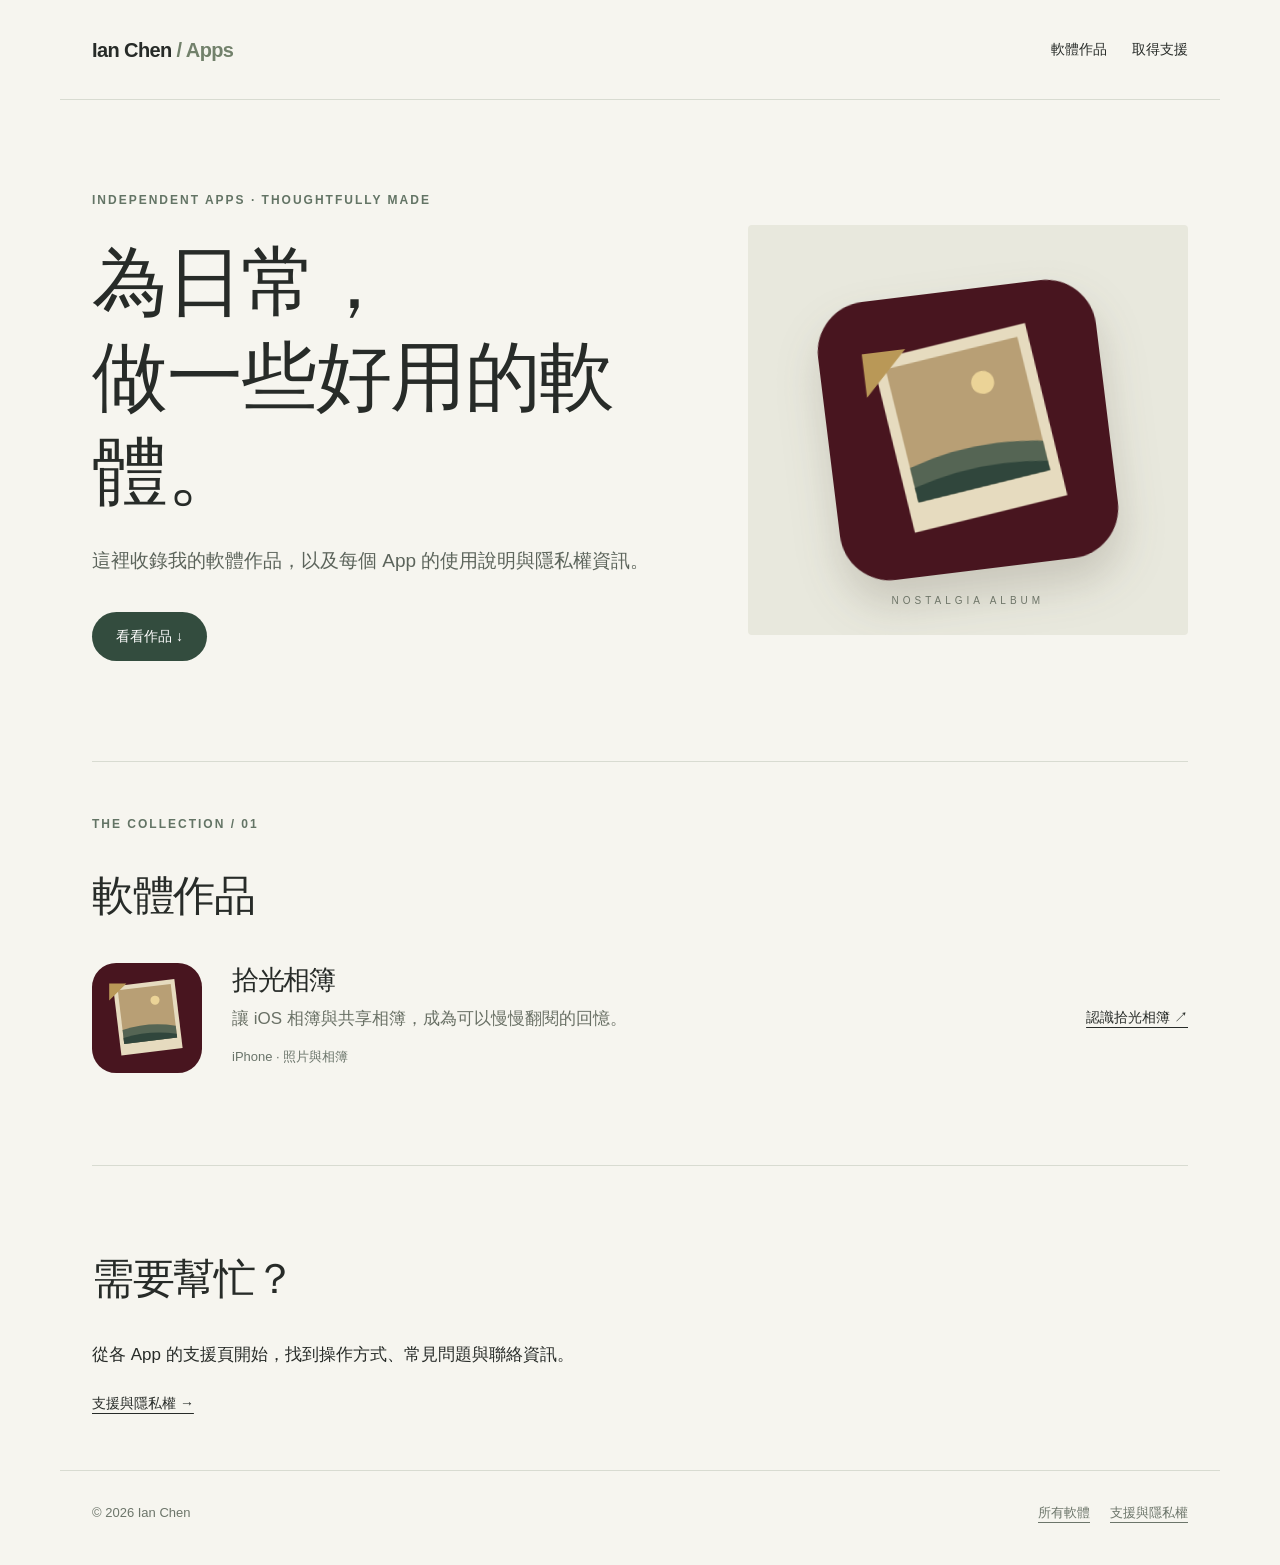
==== index.html @ a3e541f2 "Launch unified app website and migrate Nostalgia Album support" ====
<!doctype html><html lang="zh-Hant"><head><meta charset="utf-8"><meta name="viewport" content="width=device-width, initial-scale=1"><meta name="description" content="Ian Chen 的軟體作品、使用說明與隱私權資訊。"><title>軟體作品｜Ian Chen</title><link rel="stylesheet" href="/assets/site.css"></head><body><nav aria-label="網站導覽"><a class="brand" href="/">Ian Chen<span style="color:#72816b"> / Apps</span></a><div class="links"><a href="/#apps">軟體作品</a><a href="/support/">取得支援</a></div></nav><main><section class="hero"><div><div class="eyebrow">Independent apps · Thoughtfully made</div><h1>為日常，<br>做一些好用的軟體。</h1><p class="intro">這裡收錄我的軟體作品，以及每個 App 的使用說明與隱私權資訊。</p><a class="button" href="#apps">看看作品 ↓</a></div><div class="visual"><img src="/assets/nostalgia-album.svg" alt="拾光相簿的相簿圖示"></div></section><section class="section" id="apps"><div class="eyebrow">The collection / 01</div><h2>軟體作品</h2><article class="product"><img src="/assets/nostalgia-album.svg" alt=""><div><h3>拾光相簿</h3><p>讓 iOS 相簿與共享相簿，成為可以慢慢翻閱的回憶。</p><span class="note">iPhone · 照片與相簿</span></div><a class="plain" href="/apps/nostalgia-album/">認識拾光相簿 ↗</a></article></section><section class="section"><h2>需要幫忙？</h2><p>從各 App 的支援頁開始，找到操作方式、常見問題與聯絡資訊。</p><a class="plain" href="/support/">支援與隱私權 →</a></section></main><footer><span>© 2026 Ian Chen</span><div class="footerlinks"><a href="/#apps">所有軟體</a><a href="/support/">支援與隱私權</a></div></footer></body></html>
---- assets/site.css ----
*{box-sizing:border-box}html{scroll-behavior:smooth}body{margin:0;color:#272b28;background:#f6f5ef;font:17px/1.8 -apple-system,BlinkMacSystemFont,"PingFang TC",sans-serif}a{color:inherit;text-underline-offset:5px}a:hover{color:#806045}nav,main,footer{max-width:1160px;margin:auto;padding:0 32px}nav{display:flex;justify-content:space-between;align-items:center;gap:24px;min-height:100px;border-bottom:1px solid #d8dbd1}.brand{font-weight:700;font-size:20px;text-decoration:none;letter-spacing:-.6px}.links{display:flex;gap:25px;font-size:14px}.links a{text-decoration:none}.eyebrow{font-size:12px;letter-spacing:2px;font-weight:700;color:#637465;text-transform:uppercase}h1,h2,h3{line-height:1.25;font-weight:500;letter-spacing:-1.5px}h1{font-size:clamp(40px,6vw,76px);margin:22px 0 25px}h2{font-size:clamp(28px,4vw,42px)}p{max-width:650px}.hero{display:grid;grid-template-columns:1.15fr .85fr;gap:60px;align-items:center;padding:90px 0}.intro{font-size:19px;color:#5c645b}.visual{background:#e8e8dd;min-height:410px;border-radius:4px;display:grid;place-items:center;position:relative;overflow:hidden}.visual img{width:65%;max-width:280px;filter:drop-shadow(0 24px 22px #42352430);transform:rotate(-7deg);border-radius:18%}.visual:after{content:"NOSTALGIA ALBUM";position:absolute;bottom:25px;font-size:10px;letter-spacing:4px;color:#6e7568}.button{display:inline-block;background:#334c3e;color:#fff;text-decoration:none;padding:12px 24px;border-radius:40px;font-size:14px;margin:15px 12px 10px 0}.button:hover{background:#233b2d;color:white}.plain{font-size:14px}.section{padding:52px 0;border-top:1px solid #d8dbd1}.product{display:grid;grid-template-columns:110px 1fr auto;align-items:center;gap:30px;margin:40px 0}.product img{width:100%;border-radius:22%}.product h3{font-size:27px;margin:0}.product p{color:#697065;margin:6px 0}.columns{display:grid;grid-template-columns:repeat(3,1fr);gap:36px}.columns h3{font-size:21px;letter-spacing:0}.columns p{font-size:15px;color:#657064}.document{max-width:780px;padding-top:58px;padding-bottom:90px}.document h1{font-size:44px}.document li{margin-bottom:16px}.document strong{font-weight:600}footer{padding-top:30px;padding-bottom:40px;border-top:1px solid #d8dbd1;color:#6c756a;display:flex;justify-content:space-between;gap:25px;font-size:13px}.footerlinks{display:flex;gap:20px}.breadcrumb{font-size:13px;color:#6b776b;margin-bottom:28px}.note{font-size:13px;color:#6a746a}@media(max-width:700px){nav,main,footer{padding-left:22px;padding-right:22px}nav{min-height:80px}.links{gap:16px}.hero{grid-template-columns:1fr;padding:50px 0;gap:30px}.visual{min-height:310px}.visual img{width:55%}.columns{grid-template-columns:1fr;gap:12px}.product{grid-template-columns:70px 1fr;gap:20px}.product>a{grid-column:2}.document h1{font-size:36px}footer{flex-direction:column}.section{padding:35px 0}}@media(prefers-reduced-motion:reduce){html{scroll-behavior:auto}}
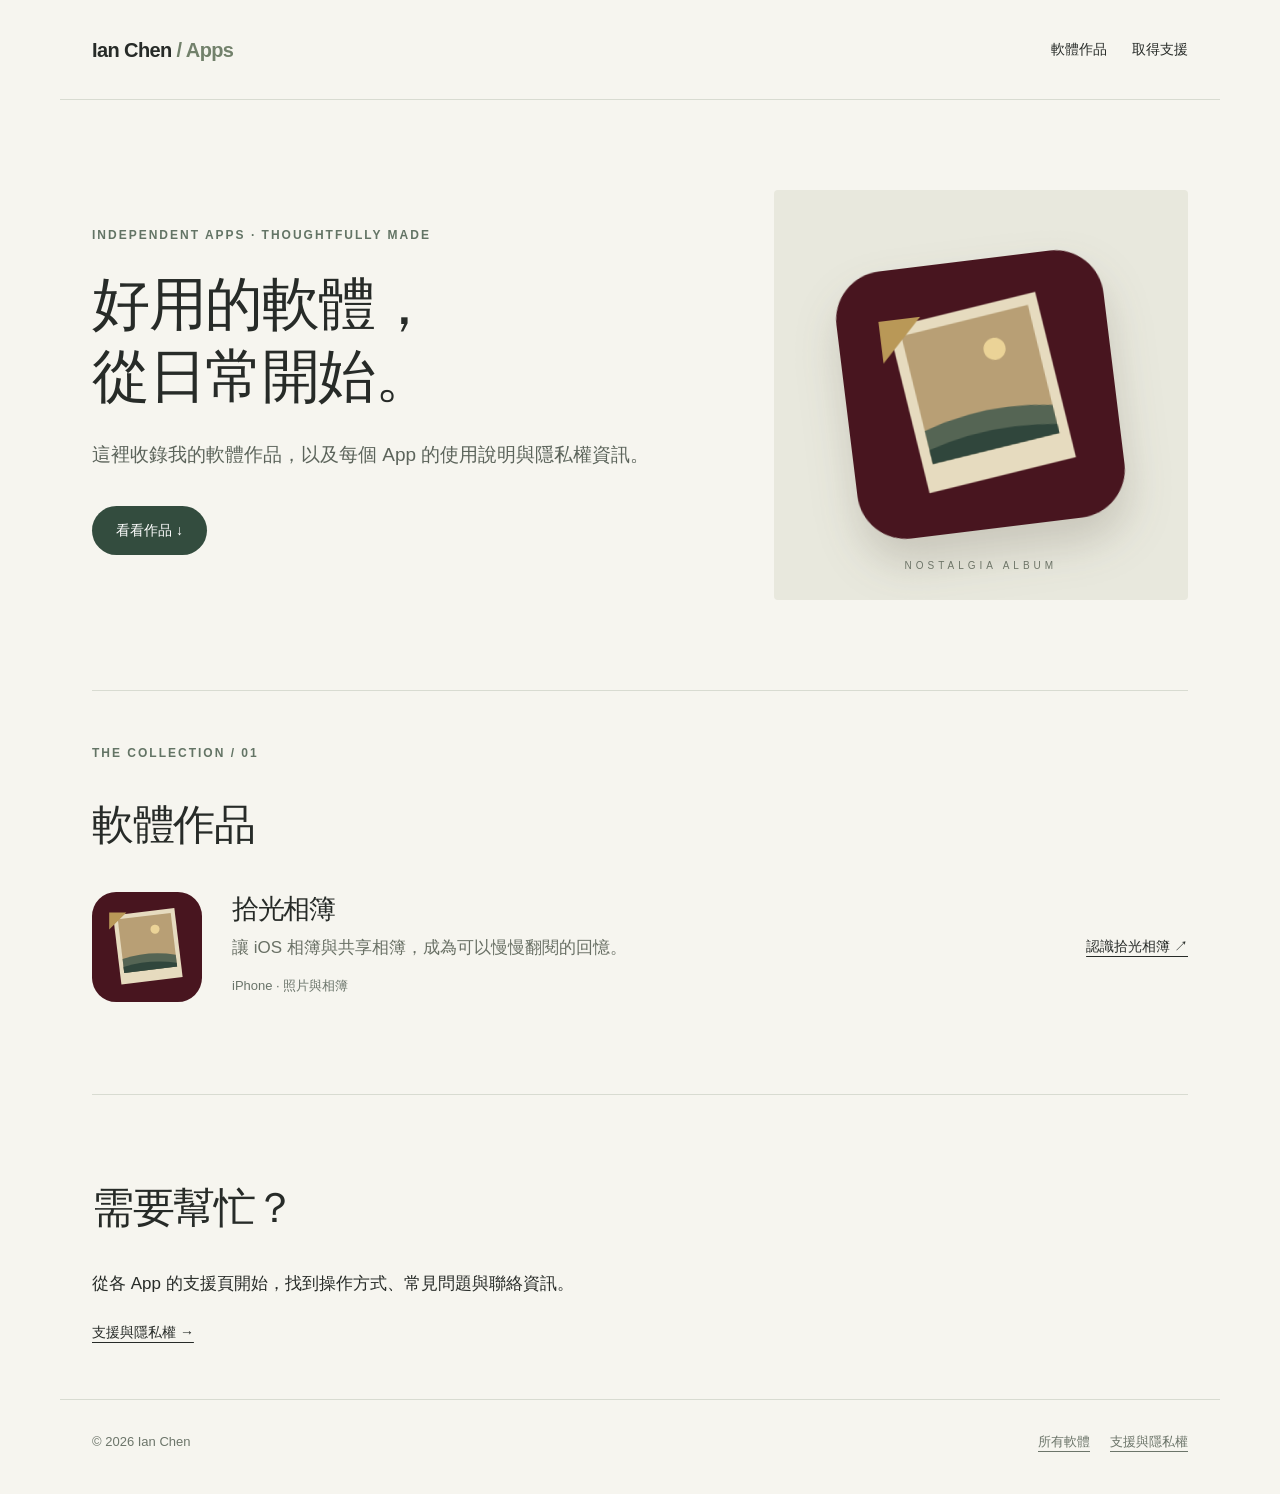
==== commit a0ede2cc: "Refine responsive headline spacing" ====
--- a/index.html
+++ b/index.html
@@ -1 +1 @@
-<!doctype html><html lang="zh-Hant"><head><meta charset="utf-8"><meta name="viewport" content="width=device-width, initial-scale=1"><meta name="description" content="Ian Chen 的軟體作品、使用說明與隱私權資訊。"><title>軟體作品｜Ian Chen</title><link rel="stylesheet" href="/assets/site.css"></head><body><nav aria-label="網站導覽"><a class="brand" href="/">Ian Chen<span style="color:#72816b"> / Apps</span></a><div class="links"><a href="/#apps">軟體作品</a><a href="/support/">取得支援</a></div></nav><main><section class="hero"><div><div class="eyebrow">Independent apps · Thoughtfully made</div><h1>為日常，<br>做一些好用的軟體。</h1><p class="intro">這裡收錄我的軟體作品，以及每個 App 的使用說明與隱私權資訊。</p><a class="button" href="#apps">看看作品 ↓</a></div><div class="visual"><img src="/assets/nostalgia-album.svg" alt="拾光相簿的相簿圖示"></div></section><section class="section" id="apps"><div class="eyebrow">The collection / 01</div><h2>軟體作品</h2><article class="product"><img src="/assets/nostalgia-album.svg" alt=""><div><h3>拾光相簿</h3><p>讓 iOS 相簿與共享相簿，成為可以慢慢翻閱的回憶。</p><span class="note">iPhone · 照片與相簿</span></div><a class="plain" href="/apps/nostalgia-album/">認識拾光相簿 ↗</a></article></section><section class="section"><h2>需要幫忙？</h2><p>從各 App 的支援頁開始，找到操作方式、常見問題與聯絡資訊。</p><a class="plain" href="/support/">支援與隱私權 →</a></section></main><footer><span>© 2026 Ian Chen</span><div class="footerlinks"><a href="/#apps">所有軟體</a><a href="/support/">支援與隱私權</a></div></footer></body></html>+<!doctype html><html lang="zh-Hant"><head><meta charset="utf-8"><meta name="viewport" content="width=device-width, initial-scale=1"><meta name="description" content="Ian Chen 的軟體作品、使用說明與隱私權資訊。"><title>軟體作品｜Ian Chen</title><link rel="stylesheet" href="/assets/site.css"></head><body><nav aria-label="網站導覽"><a class="brand" href="/">Ian Chen<span style="color:#72816b"> / Apps</span></a><div class="links"><a href="/#apps">軟體作品</a><a href="/support/">取得支援</a></div></nav><main><section class="hero"><div><div class="eyebrow">Independent apps · Thoughtfully made</div><h1>好用的軟體，<br>從日常開始。</h1><p class="intro">這裡收錄我的軟體作品，以及每個 App 的使用說明與隱私權資訊。</p><a class="button" href="#apps">看看作品 ↓</a></div><div class="visual"><img src="/assets/nostalgia-album.svg" alt="拾光相簿的相簿圖示"></div></section><section class="section" id="apps"><div class="eyebrow">The collection / 01</div><h2>軟體作品</h2><article class="product"><img src="/assets/nostalgia-album.svg" alt=""><div><h3>拾光相簿</h3><p>讓 iOS 相簿與共享相簿，成為可以慢慢翻閱的回憶。</p><span class="note">iPhone · 照片與相簿</span></div><a class="plain" href="/apps/nostalgia-album/">認識拾光相簿 ↗</a></article></section><section class="section"><h2>需要幫忙？</h2><p>從各 App 的支援頁開始，找到操作方式、常見問題與聯絡資訊。</p><a class="plain" href="/support/">支援與隱私權 →</a></section></main><footer><span>© 2026 Ian Chen</span><div class="footerlinks"><a href="/#apps">所有軟體</a><a href="/support/">支援與隱私權</a></div></footer></body></html>
--- a/assets/site.css
+++ b/assets/site.css
@@ -1 +1,2 @@
-*{box-sizing:border-box}html{scroll-behavior:smooth}body{margin:0;color:#272b28;background:#f6f5ef;font:17px/1.8 -apple-system,BlinkMacSystemFont,"PingFang TC",sans-serif}a{color:inherit;text-underline-offset:5px}a:hover{color:#806045}nav,main,footer{max-width:1160px;margin:auto;padding:0 32px}nav{display:flex;justify-content:space-between;align-items:center;gap:24px;min-height:100px;border-bottom:1px solid #d8dbd1}.brand{font-weight:700;font-size:20px;text-decoration:none;letter-spacing:-.6px}.links{display:flex;gap:25px;font-size:14px}.links a{text-decoration:none}.eyebrow{font-size:12px;letter-spacing:2px;font-weight:700;color:#637465;text-transform:uppercase}h1,h2,h3{line-height:1.25;font-weight:500;letter-spacing:-1.5px}h1{font-size:clamp(40px,6vw,76px);margin:22px 0 25px}h2{font-size:clamp(28px,4vw,42px)}p{max-width:650px}.hero{display:grid;grid-template-columns:1.15fr .85fr;gap:60px;align-items:center;padding:90px 0}.intro{font-size:19px;color:#5c645b}.visual{background:#e8e8dd;min-height:410px;border-radius:4px;display:grid;place-items:center;position:relative;overflow:hidden}.visual img{width:65%;max-width:280px;filter:drop-shadow(0 24px 22px #42352430);transform:rotate(-7deg);border-radius:18%}.visual:after{content:"NOSTALGIA ALBUM";position:absolute;bottom:25px;font-size:10px;letter-spacing:4px;color:#6e7568}.button{display:inline-block;background:#334c3e;color:#fff;text-decoration:none;padding:12px 24px;border-radius:40px;font-size:14px;margin:15px 12px 10px 0}.button:hover{background:#233b2d;color:white}.plain{font-size:14px}.section{padding:52px 0;border-top:1px solid #d8dbd1}.product{display:grid;grid-template-columns:110px 1fr auto;align-items:center;gap:30px;margin:40px 0}.product img{width:100%;border-radius:22%}.product h3{font-size:27px;margin:0}.product p{color:#697065;margin:6px 0}.columns{display:grid;grid-template-columns:repeat(3,1fr);gap:36px}.columns h3{font-size:21px;letter-spacing:0}.columns p{font-size:15px;color:#657064}.document{max-width:780px;padding-top:58px;padding-bottom:90px}.document h1{font-size:44px}.document li{margin-bottom:16px}.document strong{font-weight:600}footer{padding-top:30px;padding-bottom:40px;border-top:1px solid #d8dbd1;color:#6c756a;display:flex;justify-content:space-between;gap:25px;font-size:13px}.footerlinks{display:flex;gap:20px}.breadcrumb{font-size:13px;color:#6b776b;margin-bottom:28px}.note{font-size:13px;color:#6a746a}@media(max-width:700px){nav,main,footer{padding-left:22px;padding-right:22px}nav{min-height:80px}.links{gap:16px}.hero{grid-template-columns:1fr;padding:50px 0;gap:30px}.visual{min-height:310px}.visual img{width:55%}.columns{grid-template-columns:1fr;gap:12px}.product{grid-template-columns:70px 1fr;gap:20px}.product>a{grid-column:2}.document h1{font-size:36px}footer{flex-direction:column}.section{padding:35px 0}}@media(prefers-reduced-motion:reduce){html{scroll-behavior:auto}}+*{box-sizing:border-box}html{scroll-behavior:smooth}body{margin:0;color:#272b28;background:#f6f5ef;font:17px/1.8 -apple-system,BlinkMacSystemFont,"PingFang TC",sans-serif}a{color:inherit;text-underline-offset:5px}a:hover{color:#806045}nav,main,footer{max-width:1160px;margin:auto;padding:0 32px}nav{display:flex;justify-content:space-between;align-items:center;gap:24px;min-height:100px;border-bottom:1px solid #d8dbd1}.brand{font-weight:700;font-size:20px;text-decoration:none;letter-spacing:-.6px}.links{display:flex;gap:25px;font-size:14px}.links a{text-decoration:none}.eyebrow{font-size:12px;letter-spacing:2px;font-weight:700;color:#637465;text-transform:uppercase}h1,h2,h3{line-height:1.25;font-weight:500;letter-spacing:-1.5px}h1{font-size:clamp(40px,6vw,76px);margin:22px 0 25px}h2{font-size:clamp(28px,4vw,42px)}p{max-width:650px}.hero{display:grid;grid-template-columns:1.15fr .85fr;gap:60px;align-items:center;padding:90px 0}.intro{font-size:19px;color:#5c645b}.visual{background:#e8e8dd;min-height:410px;border-radius:4px;display:grid;place-items:center;position:relative;overflow:hidden}.visual img{width:65%;max-width:280px;filter:drop-shadow(0 24px 22px #42352430);transform:rotate(-7deg);border-radius:18%}.visual:after{content:"NOSTALGIA ALBUM";position:absolute;bottom:25px;font-size:10px;letter-spacing:4px;color:#6e7568}.button{display:inline-block;background:#334c3e;color:#fff;text-decoration:none;padding:12px 24px;border-radius:40px;font-size:14px;margin:15px 12px 10px 0}.button:hover{background:#233b2d;color:white}.plain{font-size:14px}.section{padding:52px 0;border-top:1px solid #d8dbd1}.product{display:grid;grid-template-columns:110px 1fr auto;align-items:center;gap:30px;margin:40px 0}.product img{width:100%;border-radius:22%}.product h3{font-size:27px;margin:0}.product p{color:#697065;margin:6px 0}.columns{display:grid;grid-template-columns:repeat(3,1fr);gap:36px}.columns h3{font-size:21px;letter-spacing:0}.columns p{font-size:15px;color:#657064}.document{max-width:780px;padding-top:58px;padding-bottom:90px}.document h1{font-size:44px}.document li{margin-bottom:16px}.document strong{font-weight:600}footer{padding-top:30px;padding-bottom:40px;border-top:1px solid #d8dbd1;color:#6c756a;display:flex;justify-content:space-between;gap:25px;font-size:13px}.footerlinks{display:flex;gap:20px}.breadcrumb{font-size:13px;color:#6b776b;margin-bottom:28px}.note{font-size:13px;color:#6a746a}@media(max-width:700px){nav,main,footer{padding-left:22px;padding-right:22px}nav{min-height:80px}.links{gap:16px}.hero{grid-template-columns:1fr;padding:50px 0;gap:30px}.visual{min-height:310px}.visual img{width:55%}.columns{grid-template-columns:1fr;gap:12px}.product{grid-template-columns:70px 1fr;gap:20px}.product>a{grid-column:2}.document h1{font-size:36px}footer{flex-direction:column}.section{padding:35px 0}}@media(prefers-reduced-motion:reduce){html{scroll-behavior:auto}}
+.hero h1{font-size:clamp(36px,4.5vw,60px);text-wrap:balance}.hero{grid-template-columns:1.2fr .8fr}@media(max-width:700px){.hero{grid-template-columns:1fr}.hero h1{font-size:clamp(35px,8vw,50px)}}
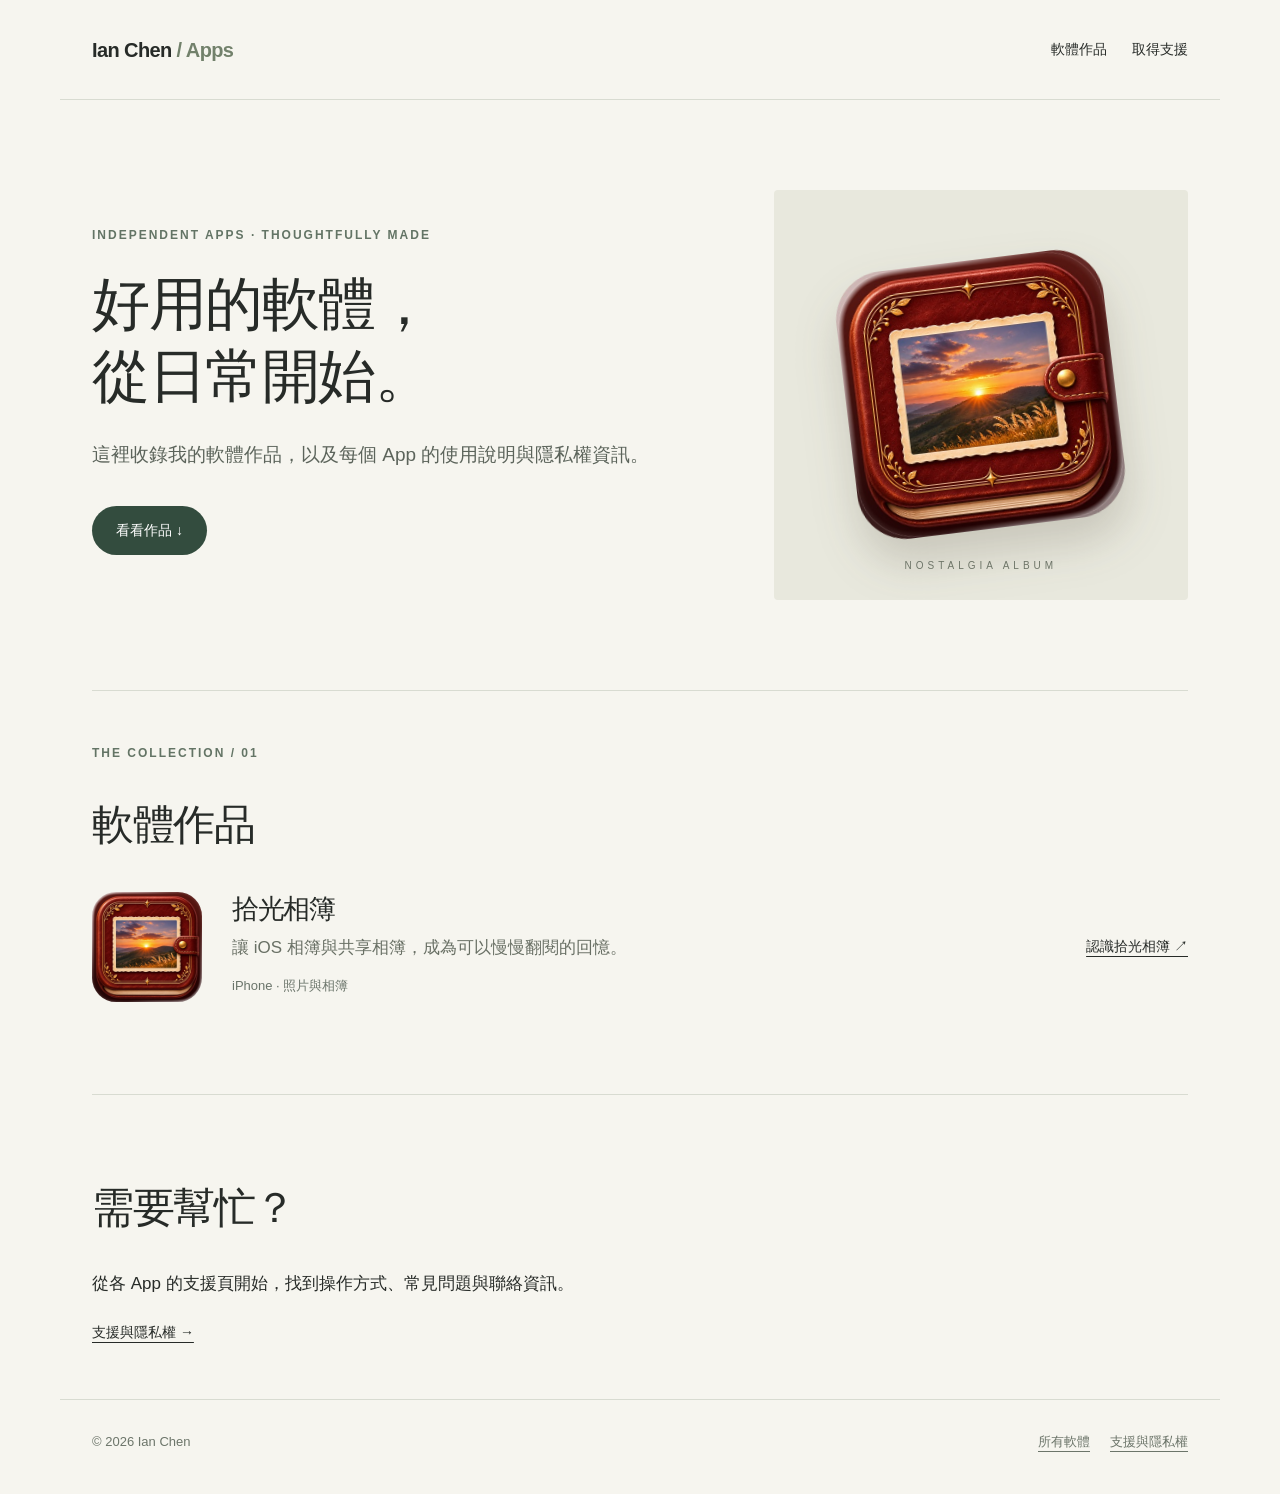
==== commit 5cfd2567: "Use verified current App Store icon instead of legacy artwork" ====
--- a/index.html
+++ b/index.html
@@ -1 +1 @@
-<!doctype html><html lang="zh-Hant"><head><meta charset="utf-8"><meta name="viewport" content="width=device-width, initial-scale=1"><meta name="description" content="Ian Chen 的軟體作品、使用說明與隱私權資訊。"><title>軟體作品｜Ian Chen</title><link rel="stylesheet" href="/assets/site.css"></head><body><nav aria-label="網站導覽"><a class="brand" href="/">Ian Chen<span style="color:#72816b"> / Apps</span></a><div class="links"><a href="/#apps">軟體作品</a><a href="/support/">取得支援</a></div></nav><main><section class="hero"><div><div class="eyebrow">Independent apps · Thoughtfully made</div><h1>好用的軟體，<br>從日常開始。</h1><p class="intro">這裡收錄我的軟體作品，以及每個 App 的使用說明與隱私權資訊。</p><a class="button" href="#apps">看看作品 ↓</a></div><div class="visual"><img src="/assets/nostalgia-album.svg" alt="拾光相簿的相簿圖示"></div></section><section class="section" id="apps"><div class="eyebrow">The collection / 01</div><h2>軟體作品</h2><article class="product"><img src="/assets/nostalgia-album.svg" alt=""><div><h3>拾光相簿</h3><p>讓 iOS 相簿與共享相簿，成為可以慢慢翻閱的回憶。</p><span class="note">iPhone · 照片與相簿</span></div><a class="plain" href="/apps/nostalgia-album/">認識拾光相簿 ↗</a></article></section><section class="section"><h2>需要幫忙？</h2><p>從各 App 的支援頁開始，找到操作方式、常見問題與聯絡資訊。</p><a class="plain" href="/support/">支援與隱私權 →</a></section></main><footer><span>© 2026 Ian Chen</span><div class="footerlinks"><a href="/#apps">所有軟體</a><a href="/support/">支援與隱私權</a></div></footer></body></html>+<!doctype html><html lang="zh-Hant"><head><meta charset="utf-8"><meta name="viewport" content="width=device-width, initial-scale=1"><meta name="description" content="Ian Chen 的軟體作品、使用說明與隱私權資訊。"><title>軟體作品｜Ian Chen</title><link rel="stylesheet" href="/assets/site.css"></head><body><nav aria-label="網站導覽"><a class="brand" href="/">Ian Chen<span style="color:#72816b"> / Apps</span></a><div class="links"><a href="/#apps">軟體作品</a><a href="/support/">取得支援</a></div></nav><main><section class="hero"><div><div class="eyebrow">Independent apps · Thoughtfully made</div><h1>好用的軟體，<br>從日常開始。</h1><p class="intro">這裡收錄我的軟體作品，以及每個 App 的使用說明與隱私權資訊。</p><a class="button" href="#apps">看看作品 ↓</a></div><div class="visual"><img src="/assets/nostalgia-album.jpg" alt="拾光相簿的相簿圖示"></div></section><section class="section" id="apps"><div class="eyebrow">The collection / 01</div><h2>軟體作品</h2><article class="product"><img src="/assets/nostalgia-album.jpg" alt=""><div><h3>拾光相簿</h3><p>讓 iOS 相簿與共享相簿，成為可以慢慢翻閱的回憶。</p><span class="note">iPhone · 照片與相簿</span></div><a class="plain" href="/apps/nostalgia-album/">認識拾光相簿 ↗</a></article></section><section class="section"><h2>需要幫忙？</h2><p>從各 App 的支援頁開始，找到操作方式、常見問題與聯絡資訊。</p><a class="plain" href="/support/">支援與隱私權 →</a></section></main><footer><span>© 2026 Ian Chen</span><div class="footerlinks"><a href="/#apps">所有軟體</a><a href="/support/">支援與隱私權</a></div></footer></body></html>
